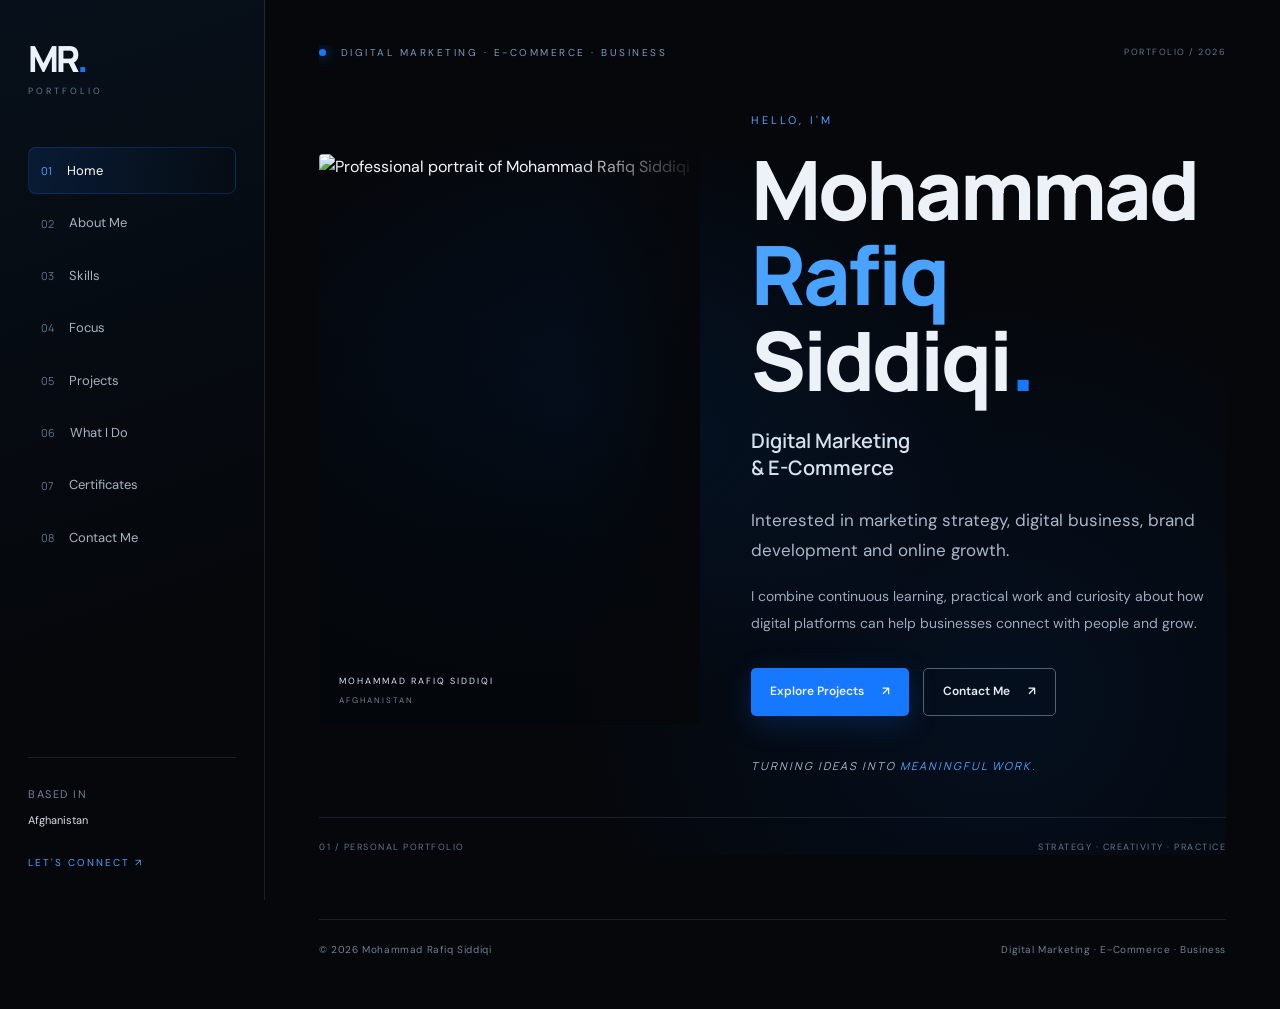
==== index.html @ 8b070fd1 "Add files via upload" ====
<!doctype html>
<html lang="en"><head><meta charset="utf-8"><meta name="viewport" content="width=device-width, initial-scale=1">
<meta name="description" content="Mohammad Rafiq Siddiqi — Digital Marketing & E-Commerce portfolio.">
<title>Home | Mohammad Rafiq Siddiqi</title><link rel="stylesheet" href="style.css">
<link rel="preconnect" href="https://fonts.googleapis.com"><link rel="preconnect" href="https://fonts.gstatic.com" crossorigin>
<link href="https://fonts.googleapis.com/css2?family=DM+Sans:wght@400;500;600;700&family=Manrope:wght@400;500;600;700;800&display=swap" rel="stylesheet"></head>
<body><div class="shell"><aside class="sidebar"><a class="brand" href="index.html"><span class="brand-mark">MR<span>.</span></span><span class="brand-caption">PORTFOLIO</span></a>
<nav class="nav"><a class="nav-link active" href="index.html"><span class="nav-num">01</span><span>Home</span></a><a class="nav-link " href="about.html"><span class="nav-num">02</span><span>About Me</span></a><a class="nav-link " href="skills.html"><span class="nav-num">03</span><span>Skills</span></a><a class="nav-link " href="focus.html"><span class="nav-num">04</span><span>Focus</span></a><a class="nav-link " href="projects.html"><span class="nav-num">05</span><span>Projects</span></a><a class="nav-link " href="what-i-do.html"><span class="nav-num">06</span><span>What I Do</span></a><a class="nav-link " href="certificates.html"><span class="nav-num">07</span><span>Certificates</span></a><a class="nav-link " href="contact.html"><span class="nav-num">08</span><span>Contact Me</span></a></nav><div class="side-bottom"><span class="tiny-label">BASED IN</span><p>Afghanistan</p><a class="side-mail" href="mailto:Mohamadrafiqsiddiqi@yahoo.com">LET'S CONNECT ↗</a></div></aside>
<button class="menu-toggle" aria-label="Open navigation" aria-expanded="false">☰</button><main class="main"><section class="hero"><div class="hero-top"><span class="eyebrow"><i class="dot"></i> DIGITAL MARKETING · E-COMMERCE · BUSINESS</span><span class="hero-index">PORTFOLIO / 2026</span></div>
<div class="hero-grid"><div class="hero-photo"><img src="assets/portrait-home.jpg" alt="Professional portrait of Mohammad Rafiq Siddiqi"><div class="photo-tag">MOHAMMAD RAFIQ SIDDIQI <span>AFGHANISTAN</span></div><div class="photo-glow"></div></div>
<div class="hero-copy"><span class="hero-kicker">HELLO, I'M</span><h1>Mohammad<br><em>Rafiq</em> Siddiqi<span class="blue-dot">.</span></h1><h2>Digital Marketing<br>&amp; E-Commerce</h2><p class="lead">Interested in marketing strategy, digital business, brand development and online growth.</p><p class="bodycopy">I combine continuous learning, practical work and curiosity about how digital platforms can help businesses connect with people and grow.</p><div class="actions"><a class="btn primary" href="projects.html">Explore Projects <span>↗</span></a><a class="btn secondary" href="contact.html">Contact Me <span>↗</span></a></div><div class="hero-quote">TURNING IDEAS INTO <span>MEANINGFUL WORK.</span></div></div></div><div class="hero-bottom"><span>01 / PERSONAL PORTFOLIO</span><span>STRATEGY · CREATIVITY · PRACTICE</span></div></section><footer class="footer"><span>© 2026 Mohammad Rafiq Siddiqi</span><span>Digital Marketing · E-Commerce · Business</span></footer></main></div><script src="script.js"></script></body></html>
---- style.css ----
:root{--bg:#05070b;--panel:#0a1019;--panel2:#0c1522;--text:#edf2f8;--muted:#9ca9bb;--line:rgba(180,203,230,.13);--blue:#1678ff;--blue2:#4aa3ff;--navy:#07172a;--white:#fff}
*{box-sizing:border-box}html{scroll-behavior:smooth}body{margin:0;background:var(--bg);color:var(--text);font-family:"DM Sans",Arial,sans-serif;line-height:1.65}a{color:inherit;text-decoration:none}.shell{min-height:100vh}.sidebar{width:265px;position:fixed;inset:0 auto 0 0;padding:34px 28px 26px;border-right:1px solid var(--line);background:linear-gradient(160deg,#07101a,#05070b 70%);display:flex;flex-direction:column;z-index:20}.brand{display:block;margin-bottom:48px}.brand-mark{font:800 36px Manrope,sans-serif;letter-spacing:-3px}.brand-mark span,.blue-dot{color:var(--blue)}.brand-caption{display:block;color:#657b95;letter-spacing:3px;font-size:9px;margin-top:1px}.nav{display:flex;flex-direction:column;gap:5px}.nav-link{display:flex;align-items:center;gap:15px;padding:12px 12px;border:1px solid transparent;border-radius:8px;color:#a9b4c2;font-size:13px;transition:.25s}.nav-link:hover{background:#101b29;color:white;border-color:var(--line)}.nav-link.active{background:linear-gradient(90deg,rgba(22,120,255,.13),transparent);border-color:rgba(22,120,255,.22);color:white}.nav-num{font:11px Manrope;color:#60758f}.active .nav-num{color:var(--blue2)}.side-bottom{margin-top:auto;padding-top:22px;border-top:1px solid var(--line)}.tiny-label,.side-bottom p{font-size:11px;letter-spacing:1.5px;color:#6f8299}.side-bottom p{letter-spacing:0;color:#d5dce6;margin:5px 0 18px}.side-mail{font-size:10px;letter-spacing:2px;color:var(--blue2)}.main{margin-left:265px;min-height:100vh;padding:45px 54px 28px;max-width:1600px}.menu-toggle{display:none}.footer{border-top:1px solid var(--line);display:flex;justify-content:space-between;gap:20px;padding:22px 0;color:#718095;font-size:10px;letter-spacing:.6px;margin-top:64px}.hero{min-height:calc(100vh - 90px);display:flex;flex-direction:column;justify-content:space-between;position:relative;overflow:hidden}.hero:before{content:"";position:absolute;inset:0;background:radial-gradient(ellipse at 30% 45%,rgba(0,78,170,.17),transparent 45%),radial-gradient(ellipse at 75% 80%,rgba(3,34,76,.3),transparent 45%);pointer-events:none}.hero-top,.hero-bottom{display:flex;justify-content:space-between;gap:20px;position:relative;z-index:1}.eyebrow{font-size:10px;letter-spacing:2.5px;color:#7f9ab8}.dot{display:inline-block;width:7px;height:7px;border-radius:50%;background:var(--blue);box-shadow:0 0 14px var(--blue);margin-right:9px}.hero-index,.hero-bottom{font-size:9px;letter-spacing:1.5px;color:#61758b}.hero-grid{display:grid;grid-template-columns:minmax(300px,42%) 1fr;gap:clamp(28px,4vw,65px);align-items:center;position:relative;z-index:1;padding:30px 0}.hero-photo{position:relative;min-height:570px;display:flex;align-items:flex-end;overflow:hidden;background:linear-gradient(180deg,transparent,#03060b);border-radius:4px}.hero-photo img{width:100%;height:100%;max-height:740px;object-fit:cover;object-position:center top;position:absolute;inset:0;filter:contrast(1.05);mask-image:linear-gradient(to bottom,black 78%,transparent 100%)}.photo-glow{position:absolute;inset:0;background:linear-gradient(90deg,transparent 65%,#05070b 100%);pointer-events:none}.photo-tag{position:relative;z-index:2;padding:17px 20px;font-size:9px;letter-spacing:2px;color:#d8e3f2}.photo-tag span{display:block;color:#72849a;margin-top:5px;font-size:8px}.hero-copy{max-width:660px}.hero-kicker{color:var(--blue2);letter-spacing:3px;font-size:11px}.hero h1{font:800 clamp(44px,6.4vw,86px)/1.04 Manrope,sans-serif;letter-spacing:-3px;margin:15px 0 24px}.hero h1 em,.page-head h1 em{font-style:normal;color:var(--blue2)}.hero h2{font:600 20px Manrope;margin:0 0 24px;color:#d6e1ef}.lead{color:#aab7c8;font-size:17px;line-height:1.8;max-width:700px}.hero-copy .lead{font-size:17px}.bodycopy,.paragraph{color:#9caabd;font-size:14px;line-height:1.9}.actions{display:flex;flex-wrap:wrap;gap:14px;margin-top:32px}.btn{padding:13px 19px;border-radius:5px;display:inline-flex;align-items:center;gap:18px;font-size:12px;font-weight:600;transition:.25s}.btn.primary{background:var(--blue);box-shadow:0 8px 30px rgba(22,120,255,.2)}.btn.primary:hover{background:#338bff;transform:translateY(-2px)}.btn.secondary{border:1px solid #536175;color:#e7edf6}.btn.secondary:hover{border-color:var(--blue2)}.hero-quote{margin-top:42px;font:italic 11px Manrope;letter-spacing:2px;color:#a6b7cb}.hero-quote span{color:var(--blue2)}.hero-bottom{padding-top:22px;border-top:1px solid var(--line)}.page-head{padding:15px 0 50px;border-bottom:1px solid var(--line);margin-bottom:45px}.page-head h1{font:800 clamp(42px,6vw,76px)/1.1 Manrope;letter-spacing:-2.5px;margin:14px 0 16px}.page-head .lead{max-width:720px}.about-layout{display:grid;grid-template-columns:minmax(230px,35%) 1fr;gap:50px;align-items:start}.about-image{position:relative}.about-image img{width:100%;aspect-ratio:3/4;object-fit:cover;object-position:center;background:var(--panel);border-radius:3px}.image-caption{display:block;margin-top:12px;color:#6f8298;letter-spacing:2px;font-size:9px}.content-column .paragraph{margin-top:0;margin-bottom:22px}.credential-strip{margin-top:34px;border:1px solid var(--line);border-left:2px solid var(--blue);padding:18px;display:flex;flex-direction:column;gap:7px;background:rgba(13,24,39,.55)}.small-label{font-size:9px;letter-spacing:2px;color:var(--blue2)}.credential-strip strong{font:600 15px Manrope}.credential-strip span:last-child{font-size:12px;color:var(--muted)}.skill-grid,.service-grid{display:grid;grid-template-columns:repeat(2,minmax(0,1fr));gap:18px}.skill-card,.service-card,.project-card{padding:28px;border:1px solid var(--line);background:linear-gradient(145deg,rgba(14,24,39,.72),rgba(6,10,16,.85));border-radius:6px;transition:.25s}.skill-card:hover,.service-card:hover,.project-card:hover{border-color:rgba(43,137,255,.35);transform:translateY(-2px)}.card-number{color:var(--blue2);font-size:10px;letter-spacing:2px}.skill-card h2,.service-card h2{font:650 19px Manrope;margin:16px 0 16px}.skill-card ul{padding-left:19px;color:#aab6c5;font-size:13px}.skill-card li{padding:4px 0}.tools-section{margin-top:70px}.section-heading h2{font:700 28px Manrope}.tool-groups{display:grid;grid-template-columns:repeat(2,minmax(0,1fr));gap:24px}.tool-groups>div{border-top:1px solid var(--line);padding-top:18px}.tool-groups h3{font-size:12px;letter-spacing:1px;color:#d7e2f1;margin:0 0 15px}.chip{display:inline-block;border:1px solid var(--line);background:rgba(13,22,34,.8);padding:7px 10px;border-radius:4px;font-size:11px;color:#b5c2d2;margin:4px 4px 4px 0}.muted,.note{color:#77889e}.note{font-size:11px;line-height:1.8}.focus-list{border-top:1px solid var(--line)}.focus-item{display:grid;grid-template-columns:65px 1fr 40px;gap:25px;padding:34px 12px;border-bottom:1px solid var(--line);align-items:start;transition:.25s}.focus-item:hover{background:rgba(10,22,38,.45)}.focus-num{font:12px Manrope;color:var(--blue2);padding-top:8px}.focus-item h2{font:650 25px Manrope;margin:0 0 10px}.focus-item p{color:#98a8ba;font-size:14px;max-width:760px;margin:0 0 17px}.focus-tag{font-size:9px;letter-spacing:2px;color:#70849a}.focus-arrow{color:var(--blue2);font-size:23px}.project-card{margin-bottom:28px}.project-top{display:flex;justify-content:space-between;gap:20px;align-items:center}.project-label{font-size:10px;letter-spacing:2px;color:var(--blue2)}.status{font-size:10px;color:#91c4ff;border:1px solid rgba(22,120,255,.25);padding:6px 10px;border-radius:99px}.status.neutral{color:#9caabd;border-color:var(--line)}.project-card h2{font:700 27px Manrope;margin:23px 0 12px}.metric-grid{display:grid;grid-template-columns:repeat(2,minmax(0,1fr));gap:12px;margin:28px 0}.metric{border:1px solid var(--line);padding:18px;background:rgba(5,10,16,.5);border-radius:4px}.metric span{display:block;color:#899bb0;font-size:11px}.metric strong{display:block;font:750 27px Manrope;color:#f0f5fb;margin:8px 0}.metric small{color:#687d94;font-size:10px}.report-block{border:1px solid rgba(22,120,255,.2);padding:18px;margin-top:22px;background:rgba(5,28,53,.25)}.report-block h3{font:600 15px Manrope}.report-block .metric-grid{margin-bottom:0}.research-tags{margin:20px 0}.service-card p{font-size:13px;color:#9caabd;line-height:1.85}.service-category{display:block;margin-top:24px;color:#6c89a8;font-size:9px;letter-spacing:2px}.service-disclaimer{border-left:2px solid var(--blue);padding:17px 20px;background:rgba(10,20,34,.6);font-size:12px;color:#8798ad;margin-top:28px}.certificate-card{display:grid;grid-template-columns:minmax(260px,45%) 1fr;gap:36px;align-items:center;border:1px solid var(--line);padding:28px;background:linear-gradient(145deg,#101722,#080b10);border-radius:5px}.cert-image img{width:100%;height:auto;border:1px solid var(--line);display:block}.cert-info h2{font:700 27px Manrope;margin:20px 0}.cert-meta{display:grid;grid-template-columns:1fr 1fr;gap:20px;margin-top:25px}.cert-meta div span{display:block;color:#71849b;font-size:9px;letter-spacing:1.5px;margin-bottom:7px}.cert-meta strong{font-size:12px;color:#dce5f0}.contact-layout{display:grid;grid-template-columns:1fr 1.2fr;gap:55px;align-items:center}.contact-monogram{font:800 80px Manrope;letter-spacing:-8px;color:#edf3fa}.contact-monogram span{color:var(--blue)}.contact-intro h2{font:700 33px Manrope;line-height:1.3}.contact-links{border-top:1px solid var(--line)}.contact-link{display:flex;align-items:center;gap:20px;padding:25px 5px;border-bottom:1px solid var(--line);transition:.2s}.contact-link:hover{padding-left:13px;background:rgba(12,25,40,.4)}.contact-icon{display:flex;width:44px;height:44px;align-items:center;justify-content:center;border:1px solid var(--line);border-radius:50%;font-weight:700;color:var(--blue2)}.contact-link div{flex:1}.contact-link div span{display:block;color:#71849b;font-size:9px;letter-spacing:2px}.contact-link strong{font-size:14px}.link-arrow{color:var(--blue2)}@media(max-width:1100px){.sidebar{width:225px;padding:27px 20px}.main{margin-left:225px;padding:35px 32px}.hero-grid{grid-template-columns:38% 1fr}.hero-photo{min-height:460px}.hero h1{font-size:clamp(38px,5vw,65px)}.about-layout{gap:30px}}@media(max-width:760px){.sidebar{transform:translateX(-100%);transition:transform .3s;width:270px;box-shadow:15px 0 50px rgba(0,0,0,.3)}.sidebar.open{transform:translateX(0)}.main{margin-left:0;padding:24px 20px 20px}.menu-toggle{display:block;position:fixed;z-index:30;right:18px;top:17px;background:#0d1724;border:1px solid var(--line);color:white;border-radius:6px;padding:9px 12px}.hero{min-height:auto}.hero-top{padding-right:55px}.hero-index{display:none}.hero-grid{grid-template-columns:1fr;gap:30px;padding:32px 0}.hero-photo{min-height:440px;max-height:600px;order:1}.hero-copy{order:2}.hero h1{font-size:clamp(48px,12vw,72px);letter-spacing:-2px}.hero h2{font-size:19px}.hero-bottom{font-size:8px;flex-wrap:wrap}.page-head{padding-top:45px;margin-bottom:32px}.page-head h1{font-size:48px}.page-head .lead{font-size:15px}.about-layout,.certificate-card,.contact-layout{grid-template-columns:1fr;gap:28px}.about-image{max-width:460px}.skill-grid,.service-grid,.tool-groups{grid-template-columns:1fr}.focus-item{grid-template-columns:35px 1fr 20px;gap:13px;padding:25px 5px}.focus-item h2{font-size:20px}.focus-item p{font-size:13px}.project-top{align-items:flex-start;flex-direction:column}.project-card{padding:20px}.project-card h2{font-size:23px}.metric-grid{grid-template-columns:1fr 1fr}.cert-meta{grid-template-columns:1fr}.footer{flex-direction:column;gap:7px;margin-top:45px}.contact-intro h2{font-size:29px}}@media(max-width:420px){.main{padding:20px 15px}.hero-photo{min-height:370px}.metric-grid{grid-template-columns:1fr}.hero h1{font-size:44px}.page-head h1{font-size:42px}}
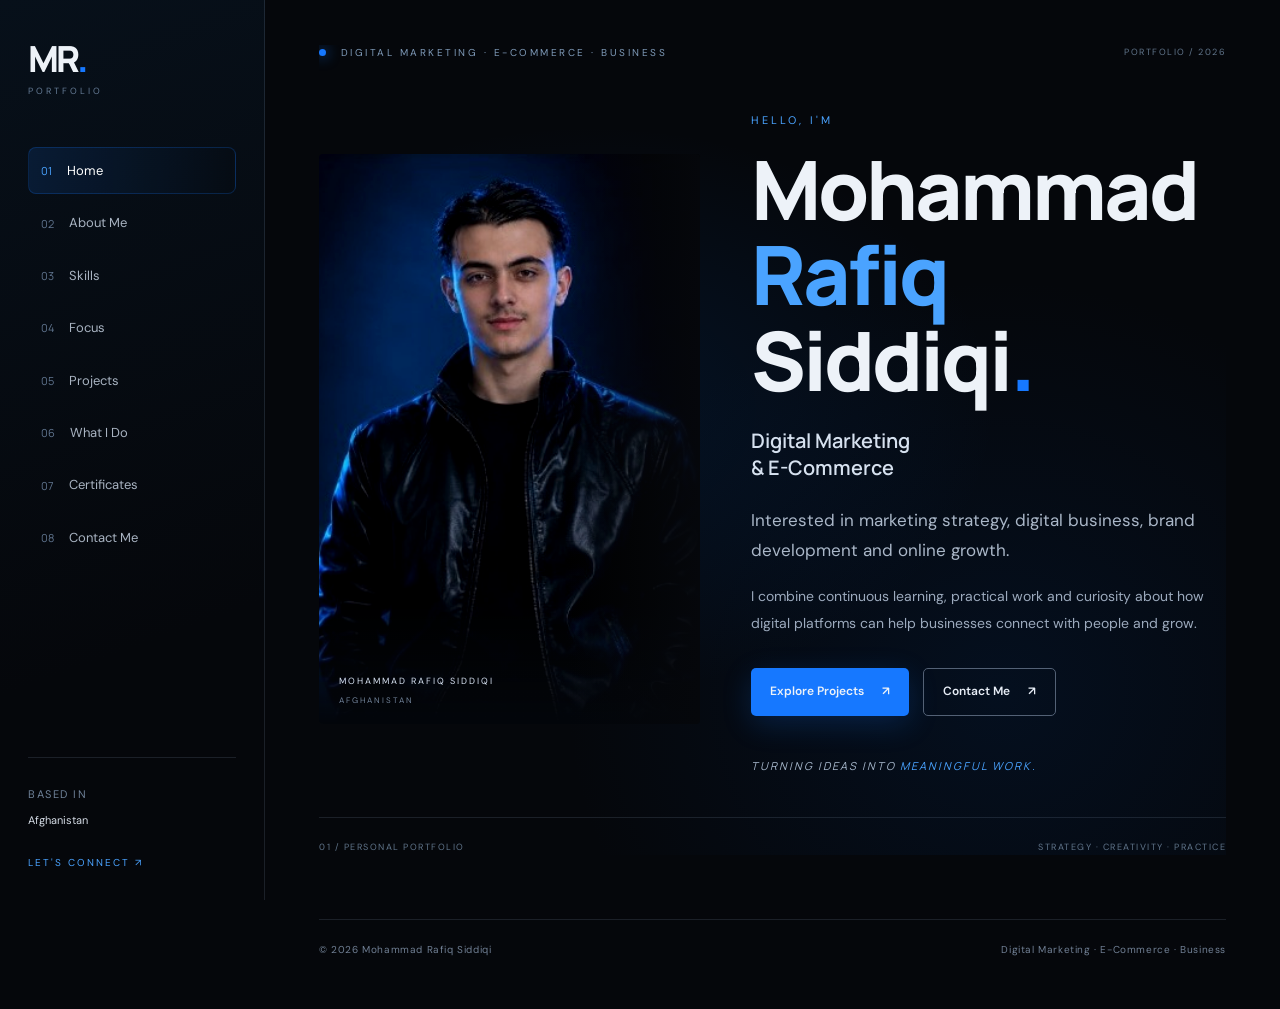
==== commit 1968d5a4: "Update index.html" ====
--- a/index.html
+++ b/index.html
@@ -7,5 +7,5 @@
 <body><div class="shell"><aside class="sidebar"><a class="brand" href="index.html"><span class="brand-mark">MR<span>.</span></span><span class="brand-caption">PORTFOLIO</span></a>
 <nav class="nav"><a class="nav-link active" href="index.html"><span class="nav-num">01</span><span>Home</span></a><a class="nav-link " href="about.html"><span class="nav-num">02</span><span>About Me</span></a><a class="nav-link " href="skills.html"><span class="nav-num">03</span><span>Skills</span></a><a class="nav-link " href="focus.html"><span class="nav-num">04</span><span>Focus</span></a><a class="nav-link " href="projects.html"><span class="nav-num">05</span><span>Projects</span></a><a class="nav-link " href="what-i-do.html"><span class="nav-num">06</span><span>What I Do</span></a><a class="nav-link " href="certificates.html"><span class="nav-num">07</span><span>Certificates</span></a><a class="nav-link " href="contact.html"><span class="nav-num">08</span><span>Contact Me</span></a></nav><div class="side-bottom"><span class="tiny-label">BASED IN</span><p>Afghanistan</p><a class="side-mail" href="mailto:Mohamadrafiqsiddiqi@yahoo.com">LET'S CONNECT ↗</a></div></aside>
 <button class="menu-toggle" aria-label="Open navigation" aria-expanded="false">☰</button><main class="main"><section class="hero"><div class="hero-top"><span class="eyebrow"><i class="dot"></i> DIGITAL MARKETING · E-COMMERCE · BUSINESS</span><span class="hero-index">PORTFOLIO / 2026</span></div>
-<div class="hero-grid"><div class="hero-photo"><img src="assets/portrait-home.jpg" alt="Professional portrait of Mohammad Rafiq Siddiqi"><div class="photo-tag">MOHAMMAD RAFIQ SIDDIQI <span>AFGHANISTAN</span></div><div class="photo-glow"></div></div>
-<div class="hero-copy"><span class="hero-kicker">HELLO, I'M</span><h1>Mohammad<br><em>Rafiq</em> Siddiqi<span class="blue-dot">.</span></h1><h2>Digital Marketing<br>&amp; E-Commerce</h2><p class="lead">Interested in marketing strategy, digital business, brand development and online growth.</p><p class="bodycopy">I combine continuous learning, practical work and curiosity about how digital platforms can help businesses connect with people and grow.</p><div class="actions"><a class="btn primary" href="projects.html">Explore Projects <span>↗</span></a><a class="btn secondary" href="contact.html">Contact Me <span>↗</span></a></div><div class="hero-quote">TURNING IDEAS INTO <span>MEANINGFUL WORK.</span></div></div></div><div class="hero-bottom"><span>01 / PERSONAL PORTFOLIO</span><span>STRATEGY · CREATIVITY · PRACTICE</span></div></section><footer class="footer"><span>© 2026 Mohammad Rafiq Siddiqi</span><span>Digital Marketing · E-Commerce · Business</span></footer></main></div><script src="script.js"></script></body></html>+<div class="hero-grid"><div class="hero-photo"><img src="portrait-home.jpg" alt="Professional portrait of Mohammad Rafiq Siddiqi"><div class="photo-tag">MOHAMMAD RAFIQ SIDDIQI <span>AFGHANISTAN</span></div><div class="photo-glow"></div></div>
+<div class="hero-copy"><span class="hero-kicker">HELLO, I'M</span><h1>Mohammad<br><em>Rafiq</em> Siddiqi<span class="blue-dot">.</span></h1><h2>Digital Marketing<br>&amp; E-Commerce</h2><p class="lead">Interested in marketing strategy, digital business, brand development and online growth.</p><p class="bodycopy">I combine continuous learning, practical work and curiosity about how digital platforms can help businesses connect with people and grow.</p><div class="actions"><a class="btn primary" href="projects.html">Explore Projects <span>↗</span></a><a class="btn secondary" href="contact.html">Contact Me <span>↗</span></a></div><div class="hero-quote">TURNING IDEAS INTO <span>MEANINGFUL WORK.</span></div></div></div><div class="hero-bottom"><span>01 / PERSONAL PORTFOLIO</span><span>STRATEGY · CREATIVITY · PRACTICE</span></div></section><footer class="footer"><span>© 2026 Mohammad Rafiq Siddiqi</span><span>Digital Marketing · E-Commerce · Business</span></footer></main></div><script src="script.js"></script></body></html>
